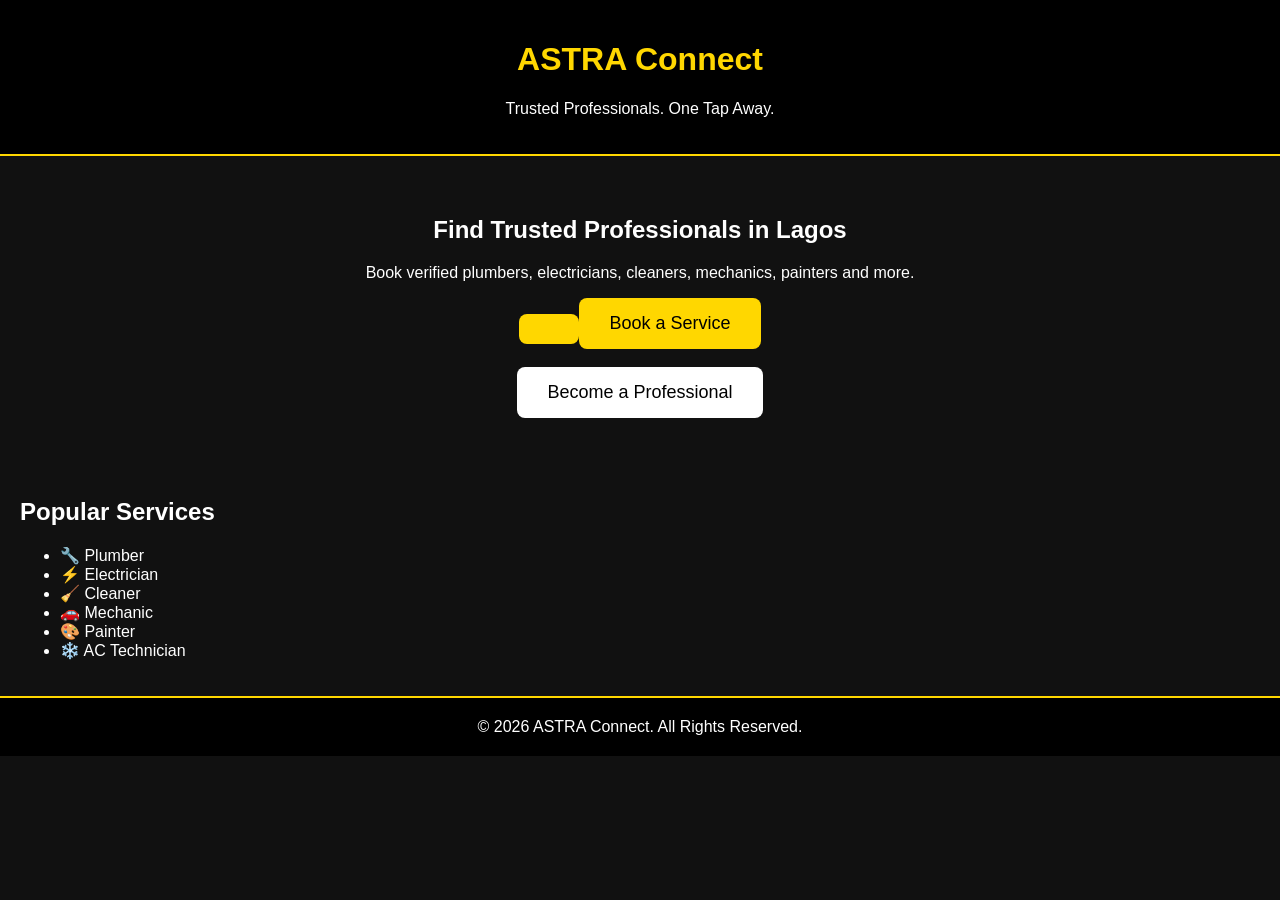
==== index.html @ 47f60cff "Add button to become a professional" ====
<!DOCTYPE html>
<html lang="en">
<head>
  <meta charset="UTF-8">
  <meta name="viewport" content="width=device-width, initial-scale=1.0">
  <title>ASTRA Connect</title>
</head>
<body style="margin:0;font-family:Arial,sans-serif;background:#111;color:white;">

  <header style="background:black;padding:20px;text-align:center;border-bottom:2px solid gold;">
    <h1 style="color:gold;">ASTRA Connect</h1>
    <p>Trusted Professionals. One Tap Away.</p>
  </header>

  <section style="padding:40px;text-align:center;">
    <h2>Find Trusted Professionals in Lagos</h2>
    <p>Book verified plumbers, electricians, cleaners, mechanics, painters and more.</p>

    <button style="padding:15px 30px;background:gold;color:black;border:none;border-radius:8px;font-size:18px;">
      <a href="booking.html">
    <button style="padding:15px 30px;background:gold;border:none;font-size:18px;border-radius:8px;cursor:pointer;">
        Book a Service
    </button>
      </a><br><br>

<a href="professional.html">
    <button style="padding:15px 30px;background:white;color:black;border:none;border-radius:8px;font-size:18px;">
        Become a Professional
    </button>
</a>
  </section>

  <section style="padding:20px;">
    <h2>Popular Services</h2>
    <ul>
      <li>🔧 Plumber</li>
      <li>⚡ Electrician</li>
      <li>🧹 Cleaner</li>
      <li>🚗 Mechanic</li>
      <li>🎨 Painter</li>
      <li>❄️ AC Technician</li>
    </ul>
  </section>

  <footer style="background:black;color:white;text-align:center;padding:20px;border-top:2px solid gold;">
    © 2026 ASTRA Connect. All Rights Reserved.
  </footer>

</body>
</html>
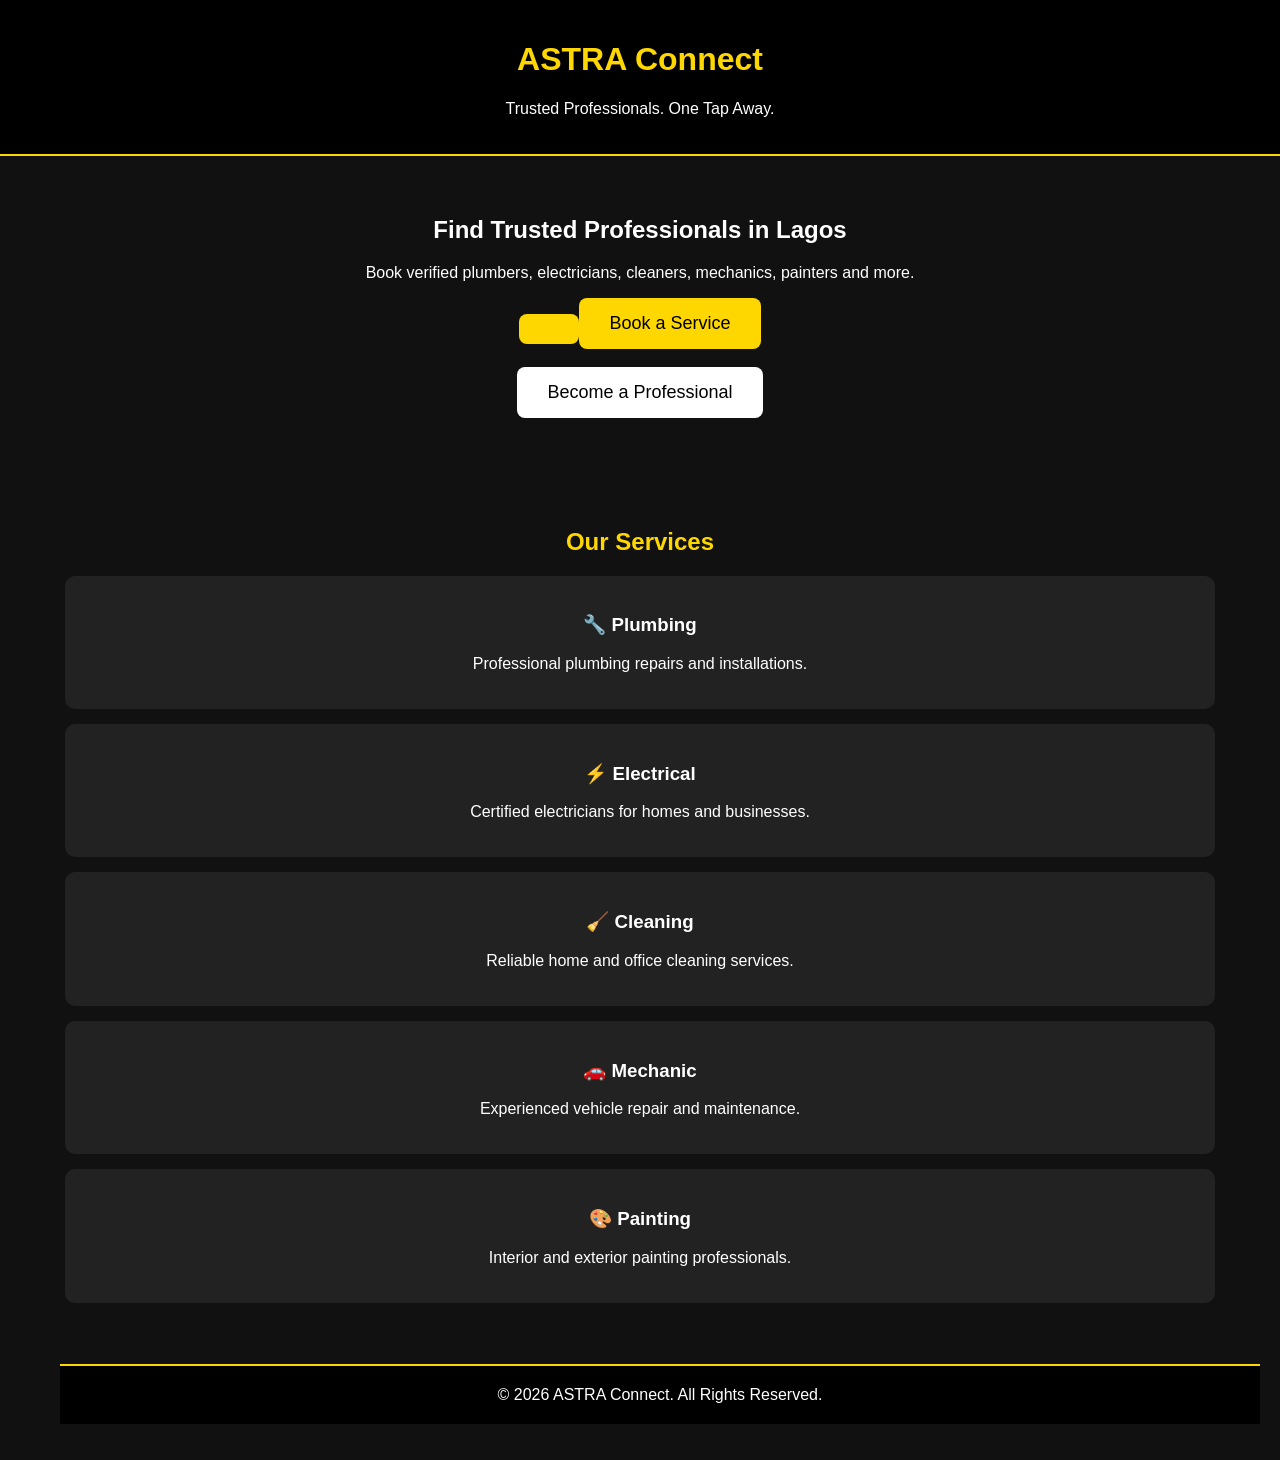
==== commit 275ab7ef: "Update services section in index.html Replaced the 'Popular Services' section with a detailed 'Our S" ====
--- a/index.html
+++ b/index.html
@@ -31,18 +31,38 @@
   </section>
 
   <section style="padding:20px;">
-    <h2>Popular Services</h2>
+    <section style="padding:30px;text-align:center;">
+
+<h2 style="color:gold;">Our Services</h2>
+
+<div style="background:#222;padding:20px;margin:15px;border-radius:10px;">
+<h3>🔧 Plumbing</h3>
+<p>Professional plumbing repairs and installations.</p>
+</div>
+
+<div style="background:#222;padding:20px;margin:15px;border-radius:10px;">
+<h3>⚡ Electrical</h3>
+<p>Certified electricians for homes and businesses.</p>
+</div>
+
+<div style="background:#222;padding:20px;margin:15px;border-radius:10px;">
+<h3>🧹 Cleaning</h3>
+<p>Reliable home and office cleaning services.</p>
+</div>
+
+<div style="background:#222;padding:20px;margin:15px;border-radius:10px;">
+<h3>🚗 Mechanic</h3>
+<p>Experienced vehicle repair and maintenance.</p>
+</div>
+
+<div style="background:#222;padding:20px;margin:15px;border-radius:10px;">
+<h3>🎨 Painting</h3>
+<p>Interior and exterior painting professionals.</p>
+</div>
+
+    </section>
     <ul>
-      <li>🔧 Plumber</li>
-      <li>⚡ Electrician</li>
-      <li>🧹 Cleaner</li>
-      <li>🚗 Mechanic</li>
-      <li>🎨 Painter</li>
-      <li>❄️ AC Technician</li>
-    </ul>
-  </section>
-
-  <footer style="background:black;color:white;text-align:center;padding:20px;border-top:2px solid gold;">
+<footer style="background:black;color:white;text-align:center;padding:20px;border-top:2px solid gold;">
     © 2026 ASTRA Connect. All Rights Reserved.
   </footer>
 
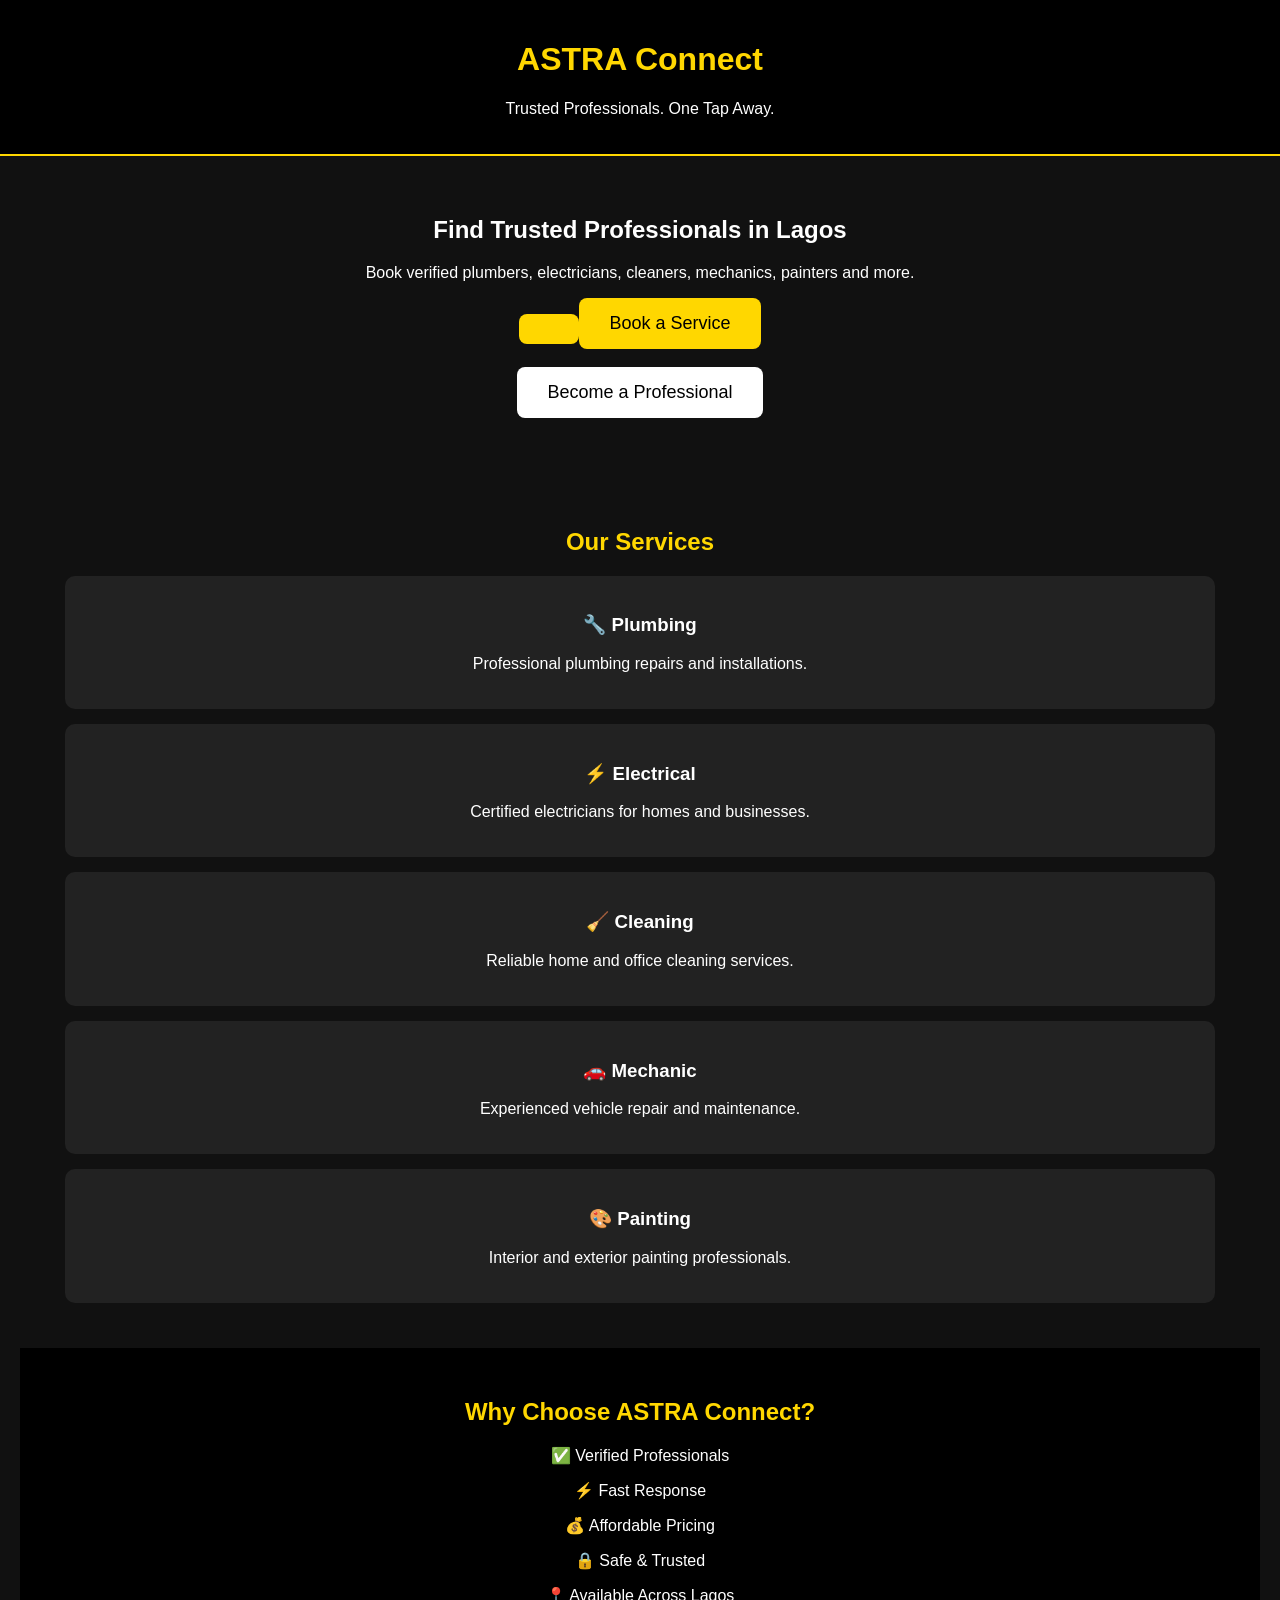
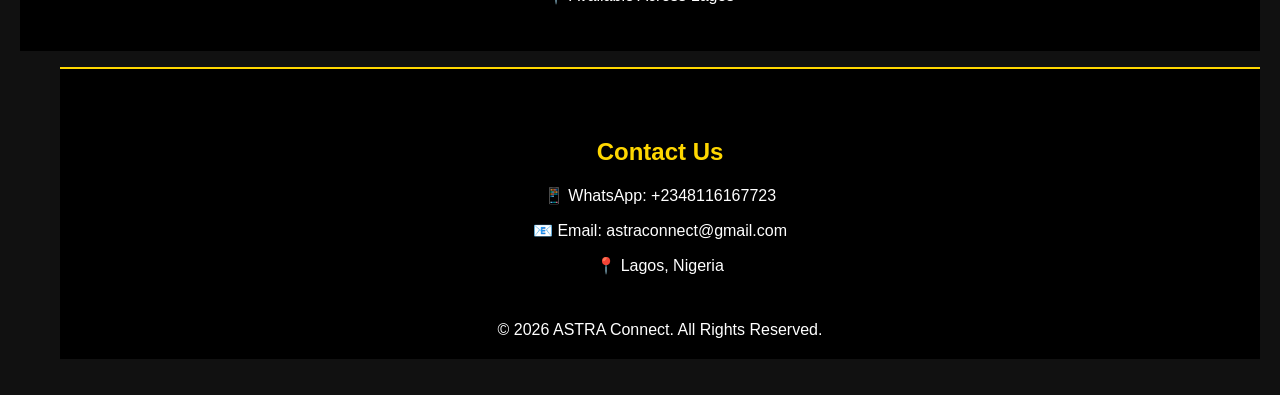
==== commit 693b1a1e: "Add sections for benefits and contact information Added a new section for 'Why Choose ASTRA Connect?" ====
--- a/index.html
+++ b/index.html
@@ -60,10 +60,28 @@
 <p>Interior and exterior painting professionals.</p>
 </div>
 
+    </section><section style="padding:30px;background:#000;text-align:center;">
+
+<h2 style="color:gold;">Why Choose ASTRA Connect?</h2>
+
+<p>✅ Verified Professionals</p>
+<p>⚡ Fast Response</p>
+<p>💰 Affordable Pricing</p>
+<p>🔒 Safe & Trusted</p>
+<p>📍 Available Across Lagos</p>
+
     </section>
     <ul>
 <footer style="background:black;color:white;text-align:center;padding:20px;border-top:2px solid gold;">
-    © 2026 ASTRA Connect. All Rights Reserved.
+   <section style="padding:30px;text-align:center;">
+
+<h2 style="color:gold;">Contact Us</h2>
+
+<p>📱 WhatsApp: +2348116167723</p>
+<p>📧 Email: astraconnect@gmail.com</p>
+<p>📍 Lagos, Nigeria</p>
+
+                    </section> © 2026 ASTRA Connect. All Rights Reserved.
   </footer>
 
 </body>
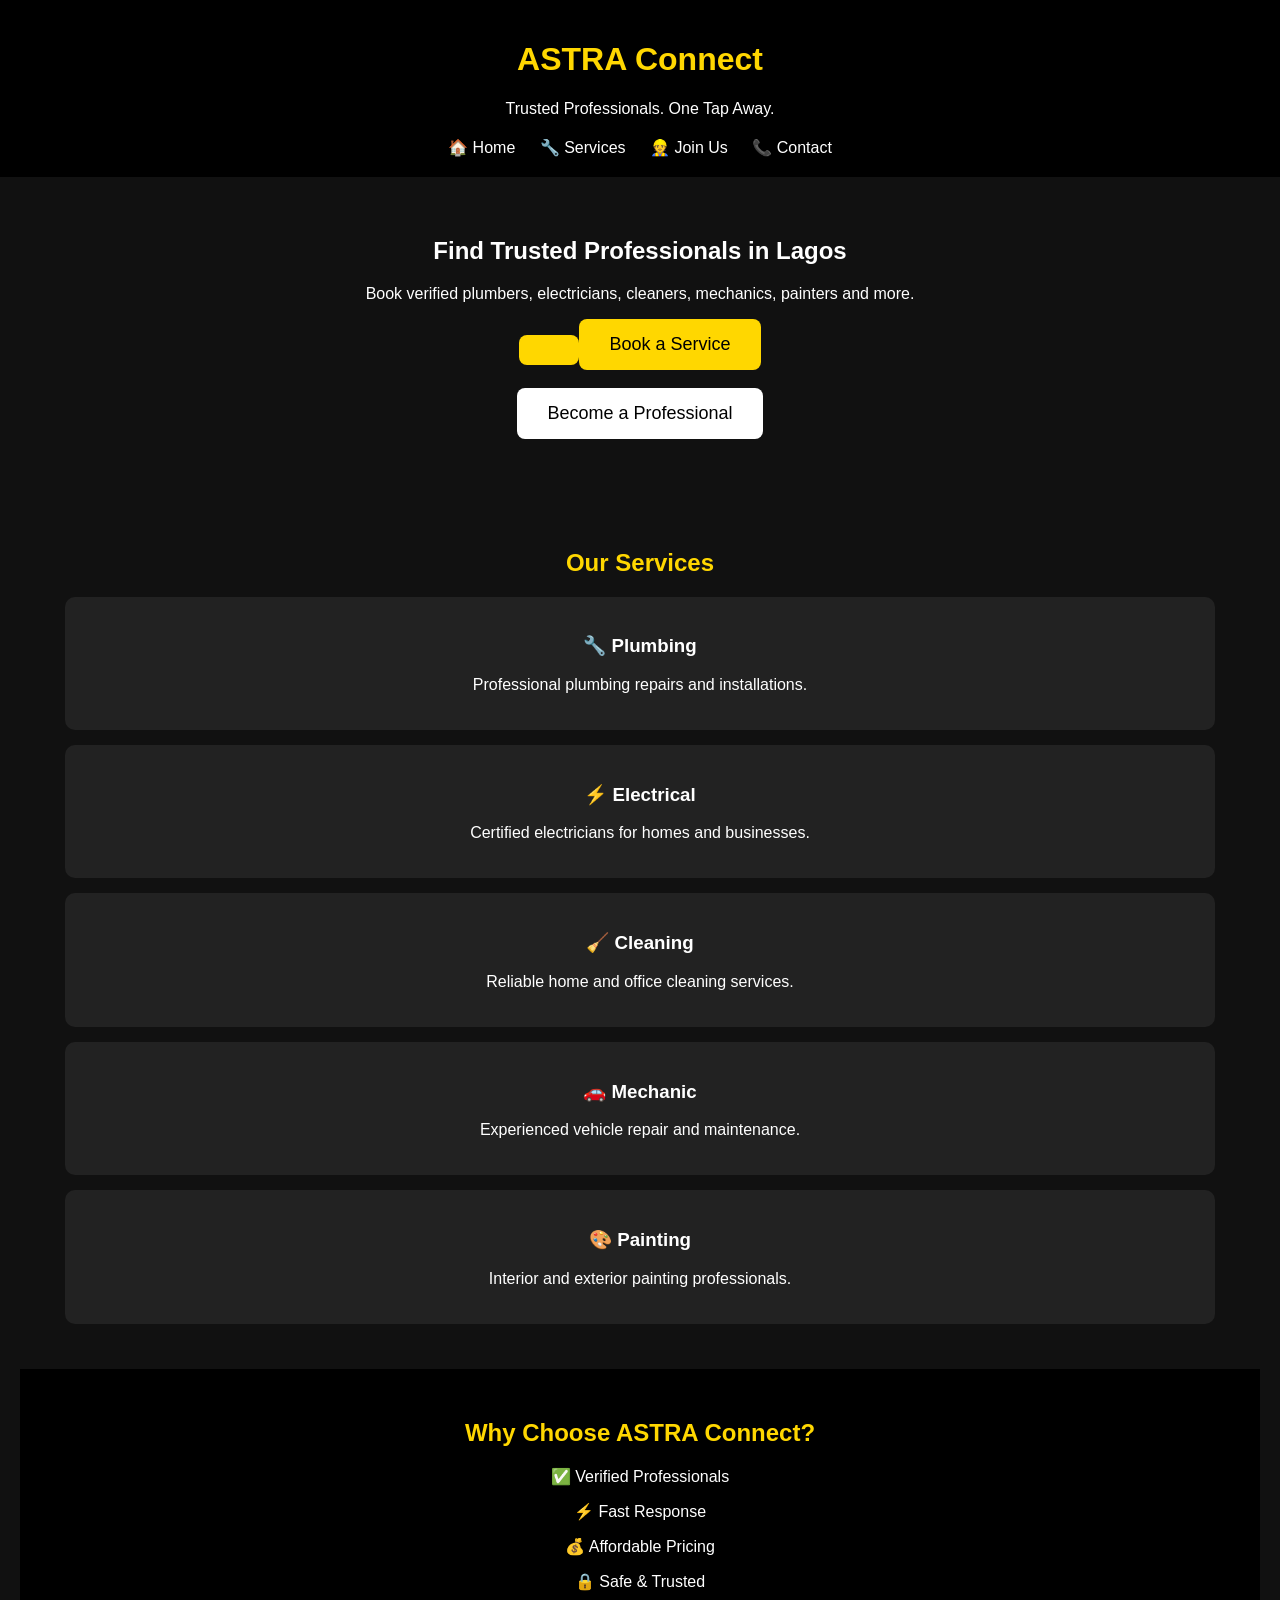
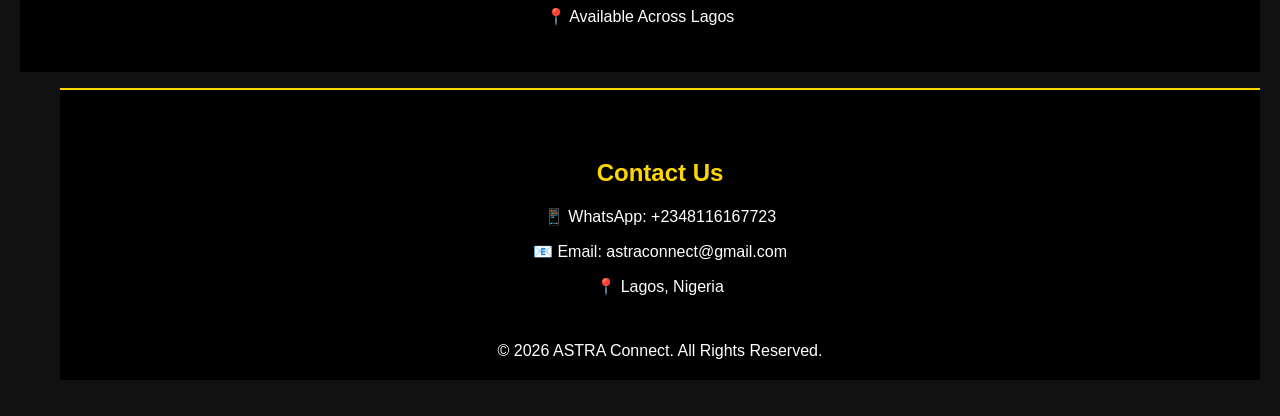
==== commit 9b42cf7f: "Refactor header section and add navigation links" ====
--- a/index.html
+++ b/index.html
@@ -7,12 +7,25 @@
 </head>
 <body style="margin:0;font-family:Arial,sans-serif;background:#111;color:white;">
 
-  <header style="background:black;padding:20px;text-align:center;border-bottom:2px solid gold;">
-    <h1 style="color:gold;">ASTRA Connect</h1>
-    <p>Trusted Professionals. One Tap Away.</p>
-  </header>
+  <header style="background:black;padding:20px;text-align:center;">
 
-  <section style="padding:40px;text-align:center;">
+<h1 style="color:gold;">ASTRA Connect</h1>
+
+<p>Trusted Professionals. One Tap Away.</p>
+
+<div style="margin-top:20px;">
+
+<a href="index.html" style="color:white;text-decoration:none;margin:10px;">🏠 Home</a>
+
+<a href="#services" style="color:white;text-decoration:none;margin:10px;">🔧 Services</a>
+
+<a href="professional.html" style="color:white;text-decoration:none;margin:10px;">👷 Join Us</a>
+
+<a href="#contact" style="color:white;text-decoration:none;margin:10px;">📞 Contact</a>
+
+</div>
+
+  </header> <section style="padding:40px;text-align:center;">
     <h2>Find Trusted Professionals in Lagos</h2>
     <p>Book verified plumbers, electricians, cleaners, mechanics, painters and more.</p>
 
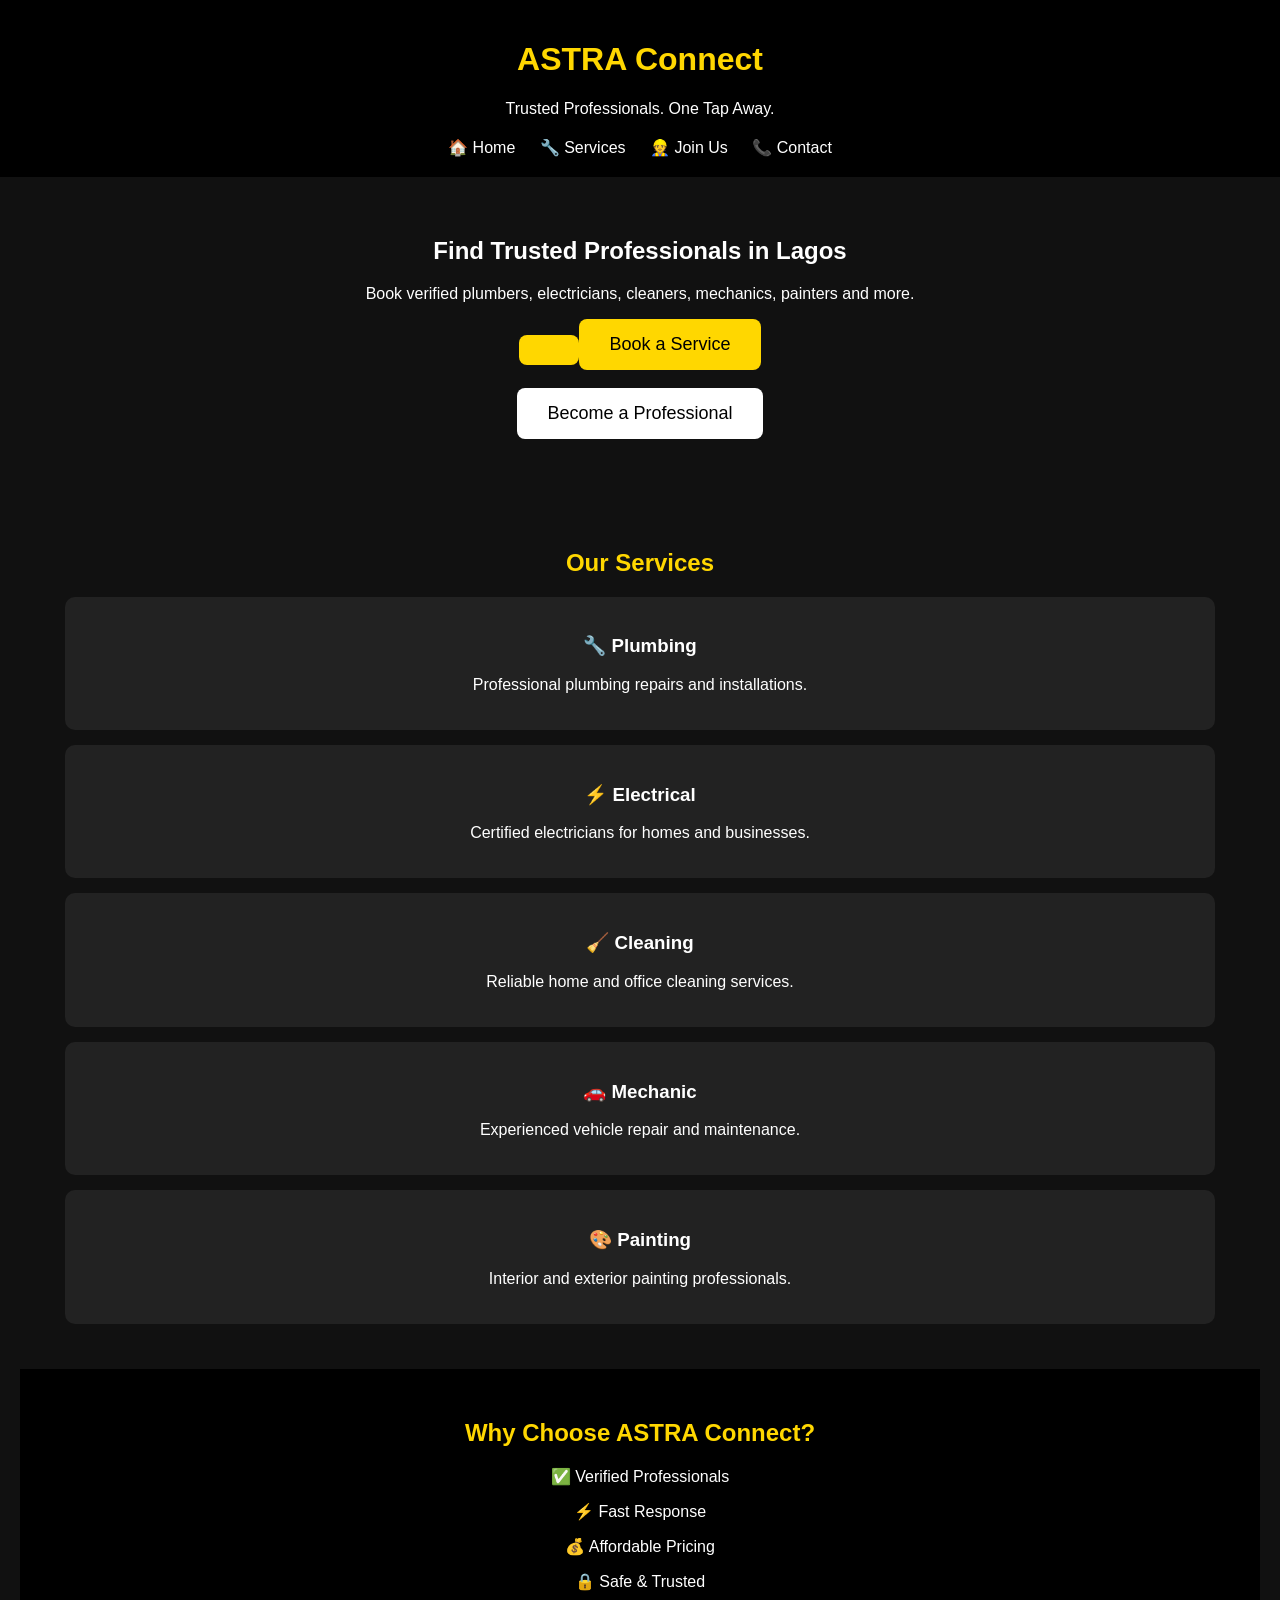
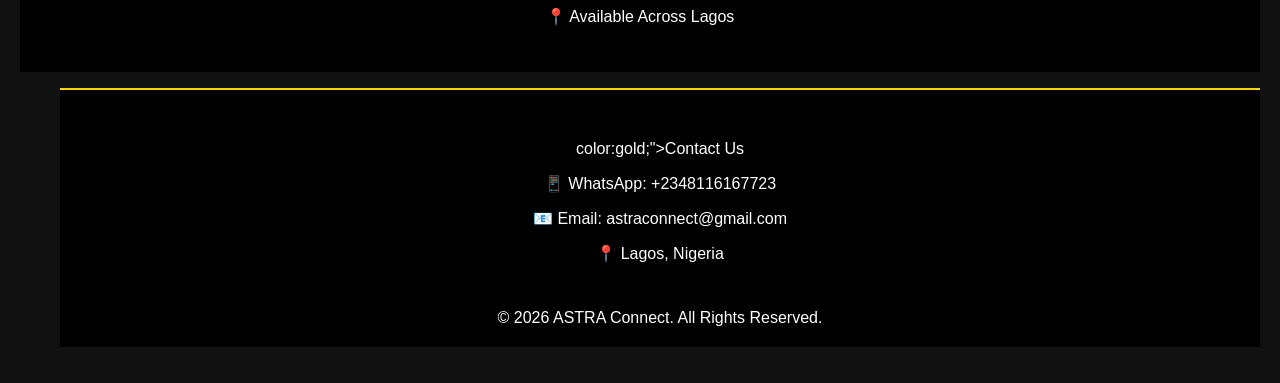
==== commit 23a48b21: "Update section IDs and improve HTML structure" ====
--- a/index.html
+++ b/index.html
@@ -44,7 +44,7 @@
   </section>
 
   <section style="padding:20px;">
-    <section style="padding:30px;text-align:center;">
+    <section id="services" style="padding:30px;text-align:center;">
 
 <h2 style="color:gold;">Our Services</h2>
 
@@ -86,9 +86,7 @@
     </section>
     <ul>
 <footer style="background:black;color:white;text-align:center;padding:20px;border-top:2px solid gold;">
-   <section style="padding:30px;text-align:center;">
-
-<h2 style="color:gold;">Contact Us</h2>
+  <section id="contact" style="padding:30px;text-align:center;">color:gold;">Contact Us</h2>
 
 <p>📱 WhatsApp: +2348116167723</p>
 <p>📧 Email: astraconnect@gmail.com</p>
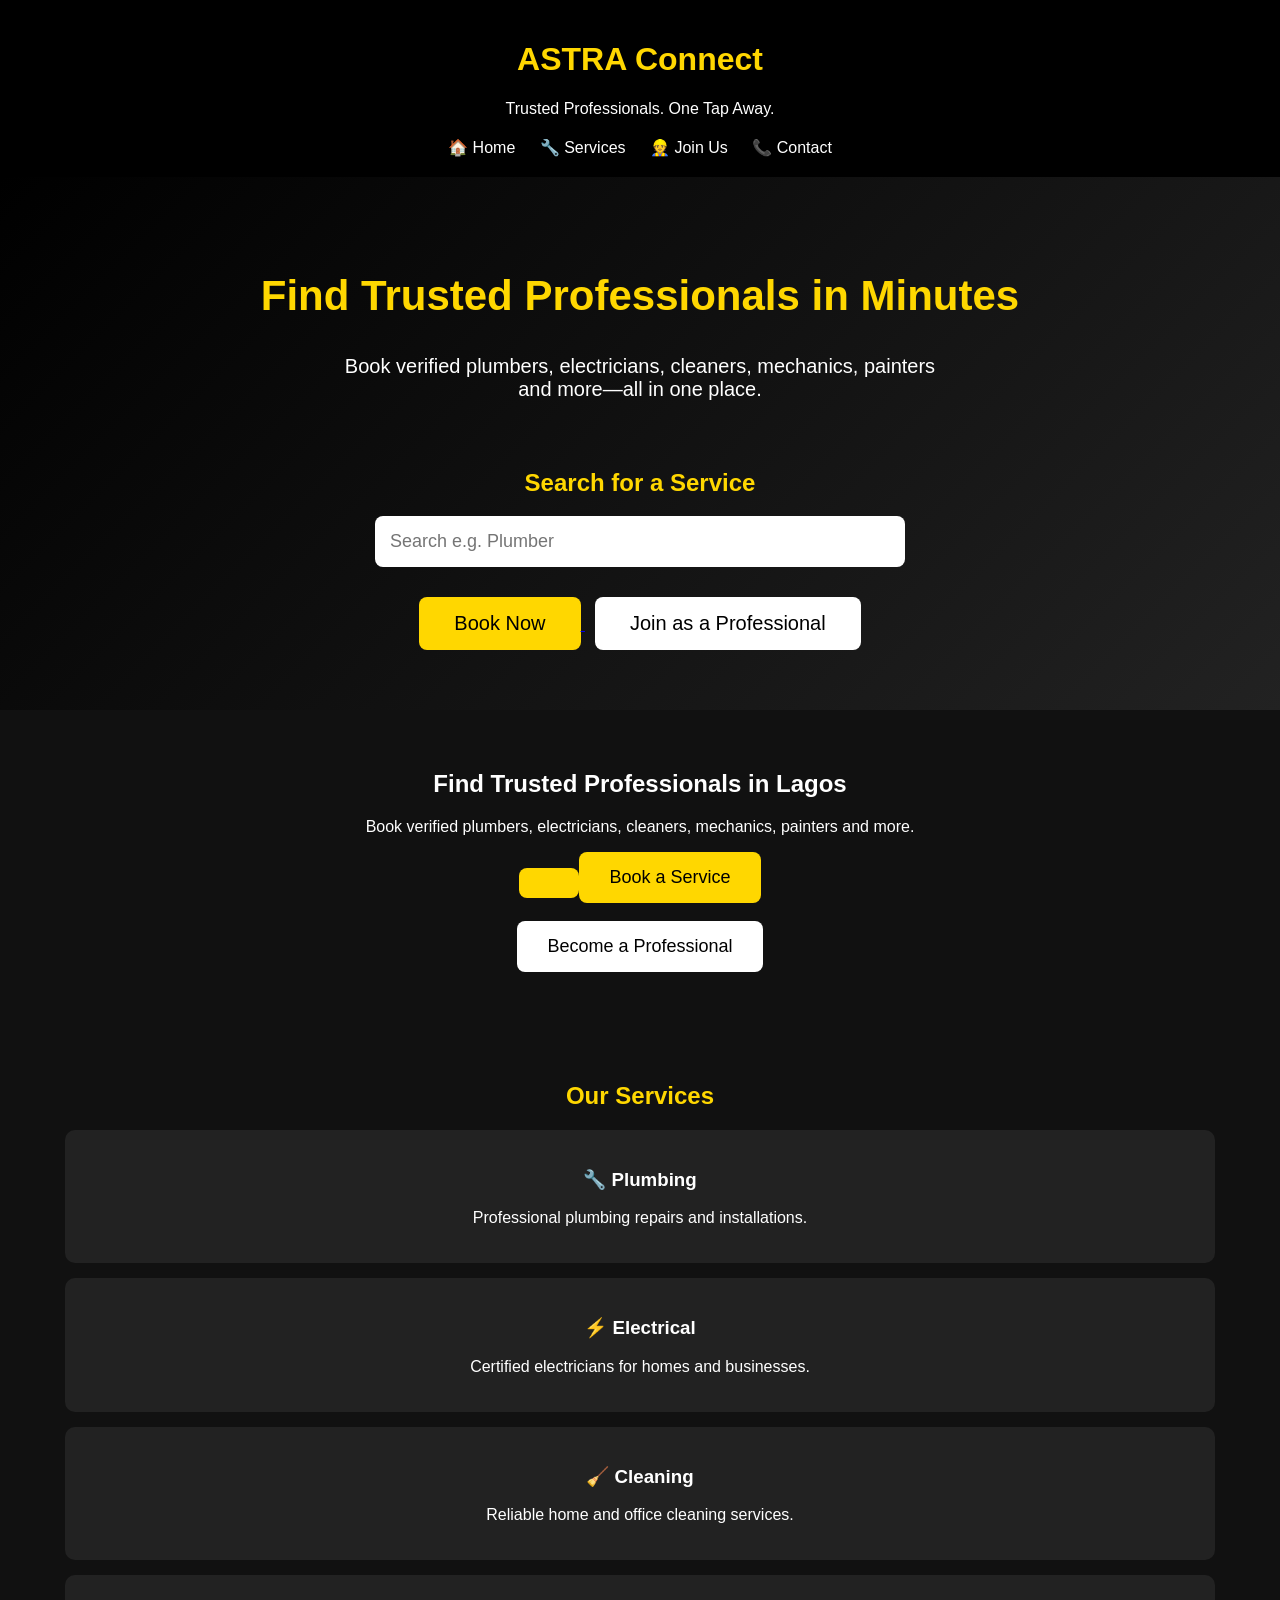
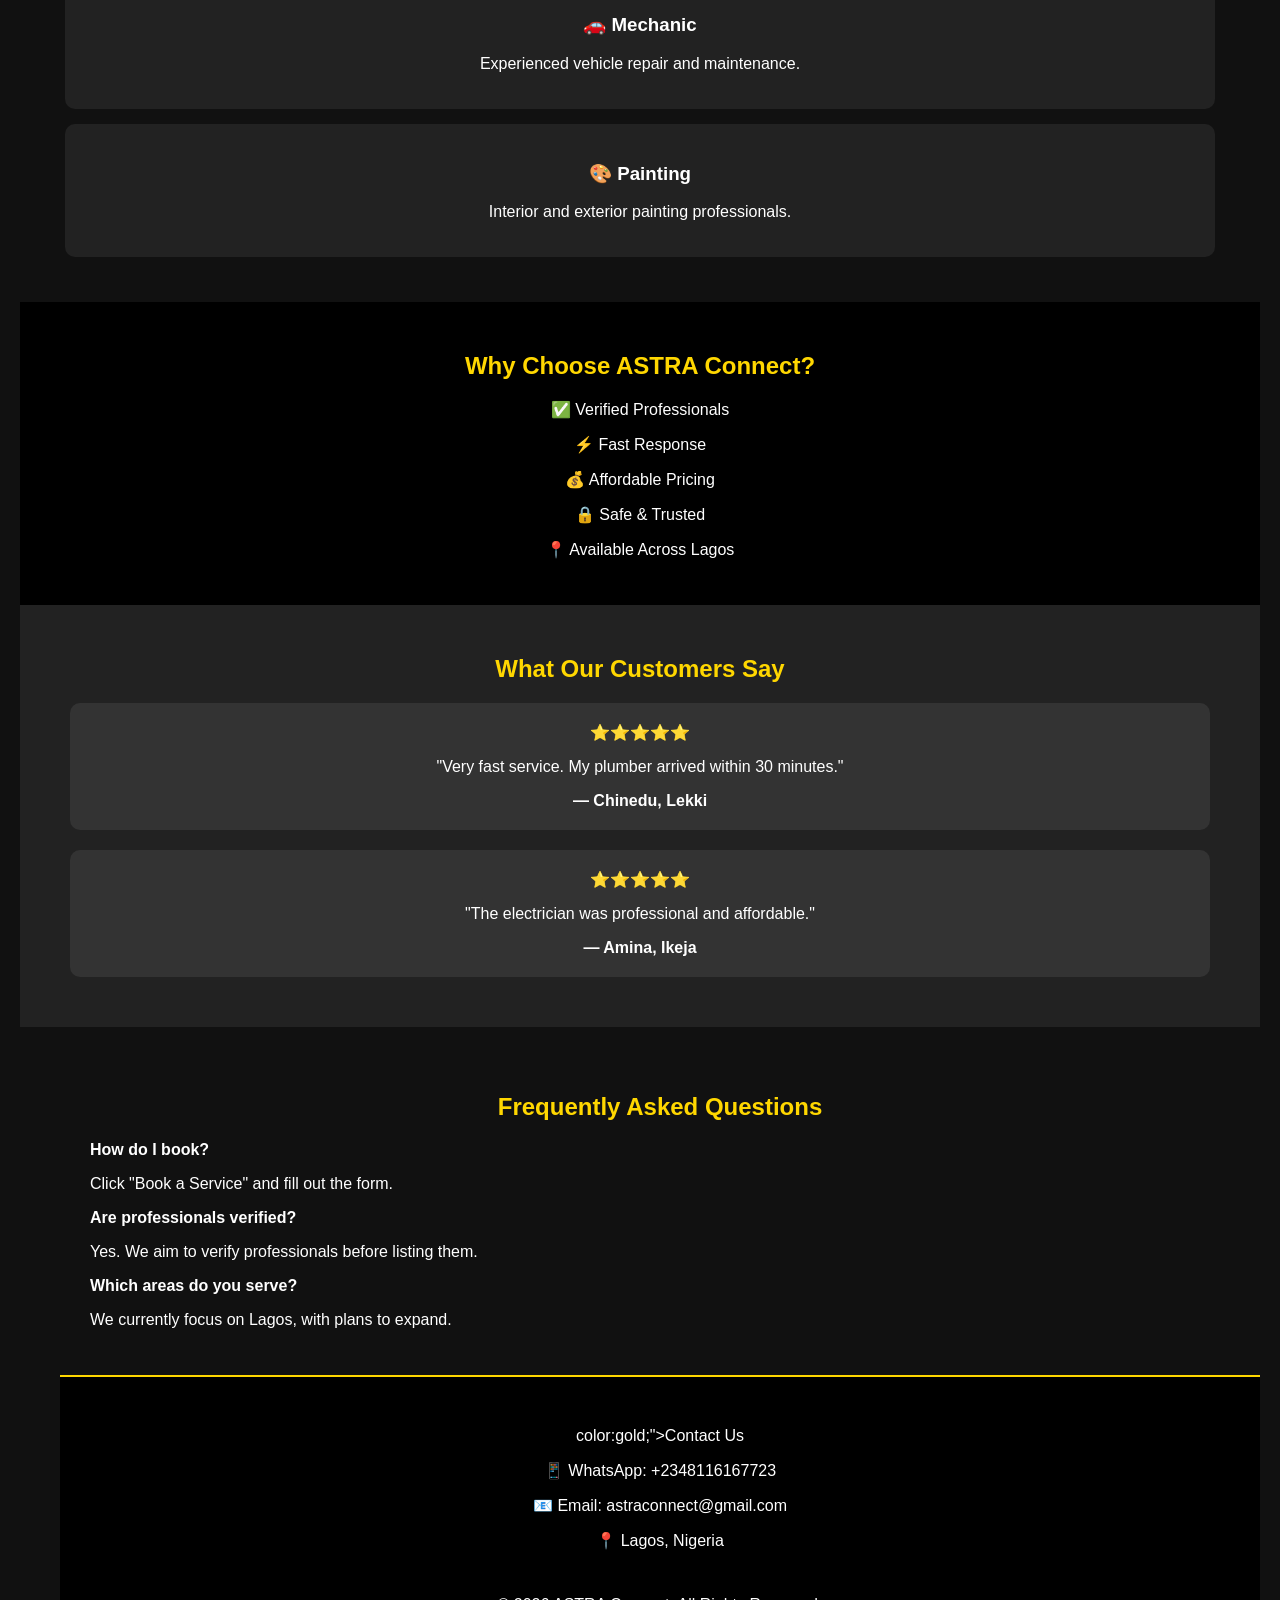
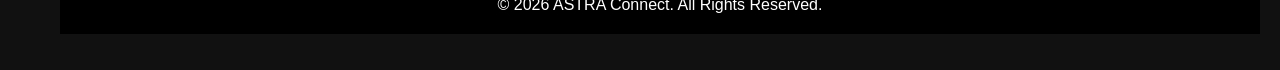
==== commit 36e20ee6: "Enhance homepage layout and add customer testimonials" ====
--- a/index.html
+++ b/index.html
@@ -25,7 +25,38 @@
 
 </div>
 
-  </header> <section style="padding:40px;text-align:center;">
+  </header><section style="background:linear-gradient(135deg,#000,#222);padding:60px 20px;text-align:center;">
+
+<h1 style="color:gold;font-size:42px;">Find Trusted Professionals in Minutes</h1>
+
+<p style="font-size:20px;color:white;max-width:600px;margin:auto;">
+Book verified plumbers, electricians, cleaners, mechanics, painters and more—all in one place.
+</p>
+
+<br><section style="padding:30px;text-align:center;">
+
+<h2 style="color:gold;">Search for a Service</h2>
+
+<input
+type="text"
+placeholder="Search e.g. Plumber"
+style="width:90%;max-width:500px;padding:15px;border-radius:8px;border:none;font-size:18px;">
+
+  </section>
+
+<a href="booking.html">
+<button style="background:gold;color:black;padding:15px 35px;border:none;border-radius:8px;font-size:20px;">
+Book Now
+</button>
+</a>
+
+<a href="professional.html">
+<button style="background:white;color:black;padding:15px 35px;border:none;border-radius:8px;font-size:20px;margin-left:10px;">
+Join as a Professional
+</button>
+</a>
+
+  </section> <section style="padding:40px;text-align:center;">
     <h2>Find Trusted Professionals in Lagos</h2>
     <p>Book verified plumbers, electricians, cleaners, mechanics, painters and more.</p>
 
@@ -83,9 +114,38 @@
 <p>🔒 Safe & Trusted</p>
 <p>📍 Available Across Lagos</p>
 
+    </section><section style="padding:30px;background:#222;text-align:center;">
+
+<h2 style="color:gold;">What Our Customers Say</h2>
+
+<div style="margin:20px;padding:20px;background:#333;border-radius:10px;">
+⭐⭐⭐⭐⭐
+<p>"Very fast service. My plumber arrived within 30 minutes."</p>
+<b>— Chinedu, Lekki</b>
+</div>
+
+<div style="margin:20px;padding:20px;background:#333;border-radius:10px;">
+⭐⭐⭐⭐⭐
+<p>"The electrician was professional and affordable."</p>
+<b>— Amina, Ikeja</b>
+</div>
+
     </section>
     <ul>
-<footer style="background:black;color:white;text-align:center;padding:20px;border-top:2px solid gold;">
+<section style="padding:30px;">
+
+<h2 style="color:gold;text-align:center;">Frequently Asked Questions</h2>
+
+<p><b>How do I book?</b></p>
+<p>Click "Book a Service" and fill out the form.</p>
+
+<p><b>Are professionals verified?</b></p>
+<p>Yes. We aim to verify professionals before listing them.</p>
+
+<p><b>Which areas do you serve?</b></p>
+<p>We currently focus on Lagos, with plans to expand.</p>
+
+</section><footer style="background:black;color:white;text-align:center;padding:20px;border-top:2px solid gold;">
   <section id="contact" style="padding:30px;text-align:center;">color:gold;">Contact Us</h2>
 
 <p>📱 WhatsApp: +2348116167723</p>
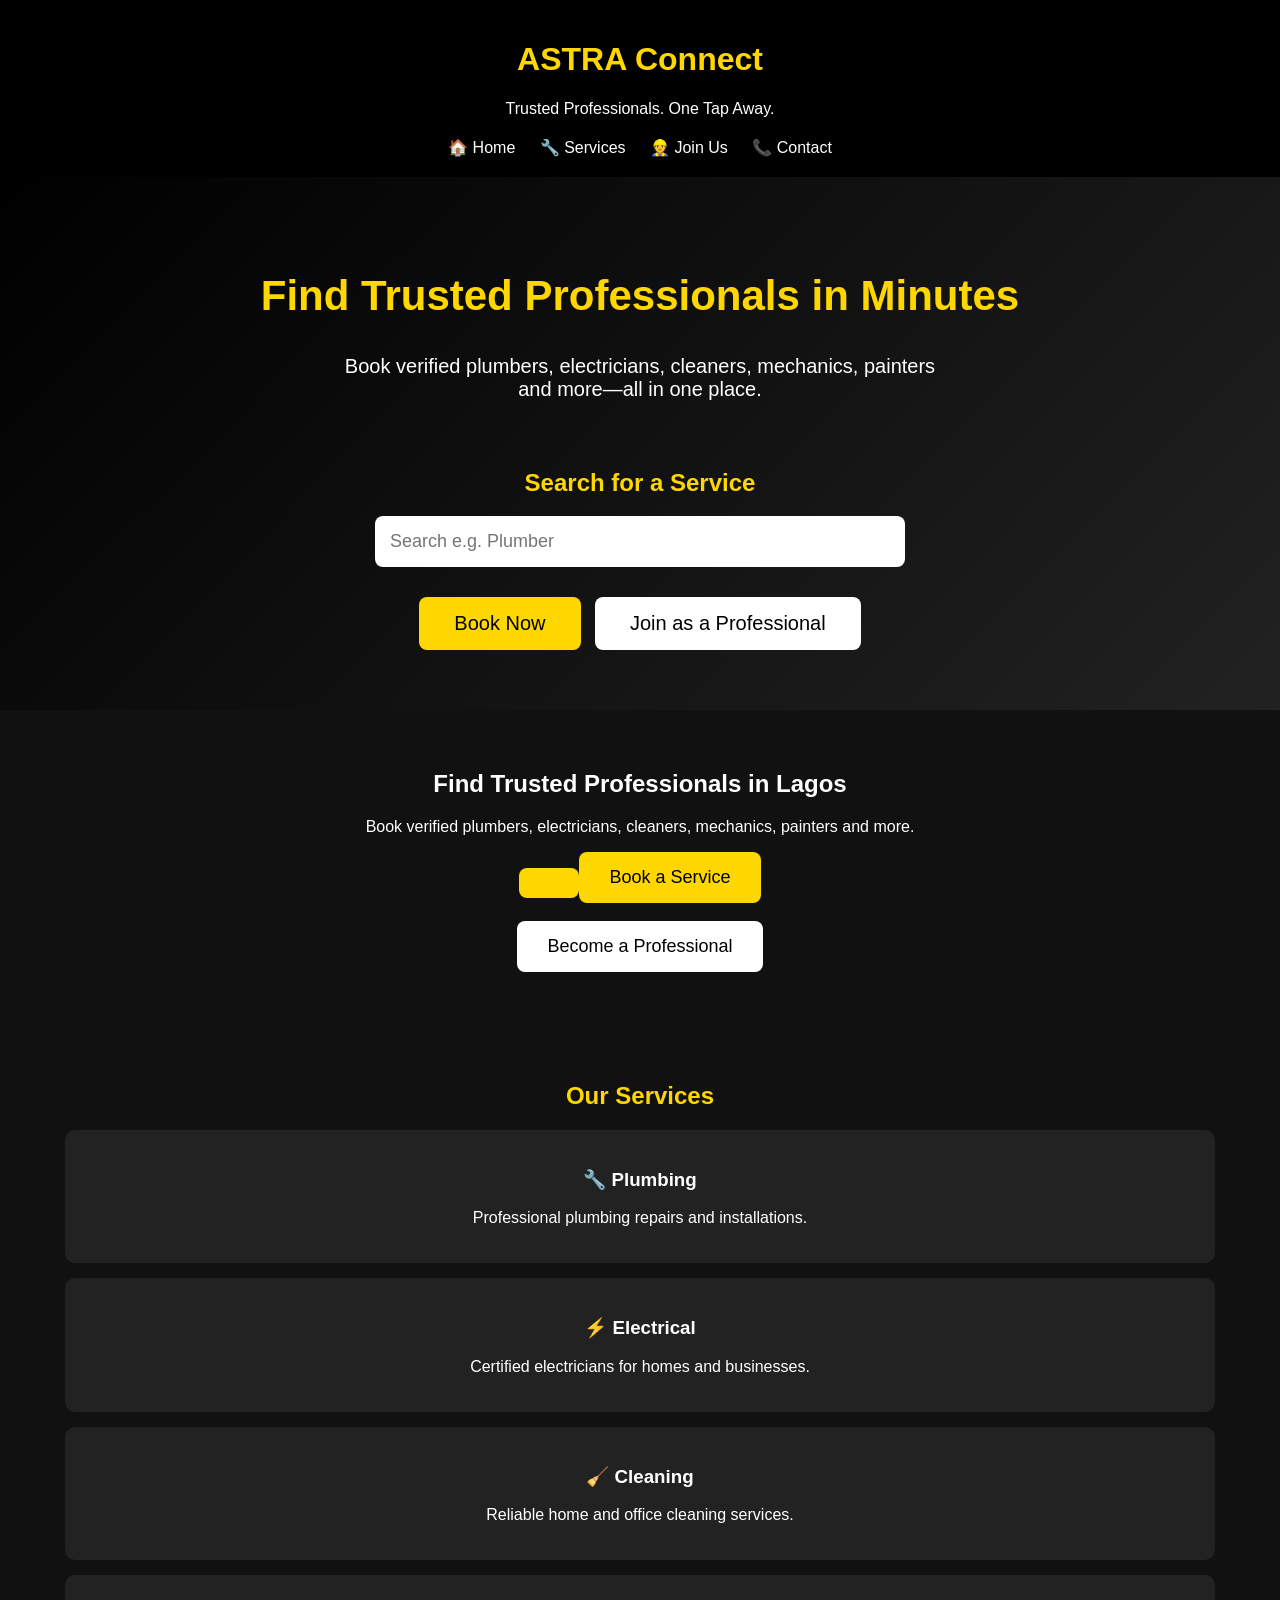
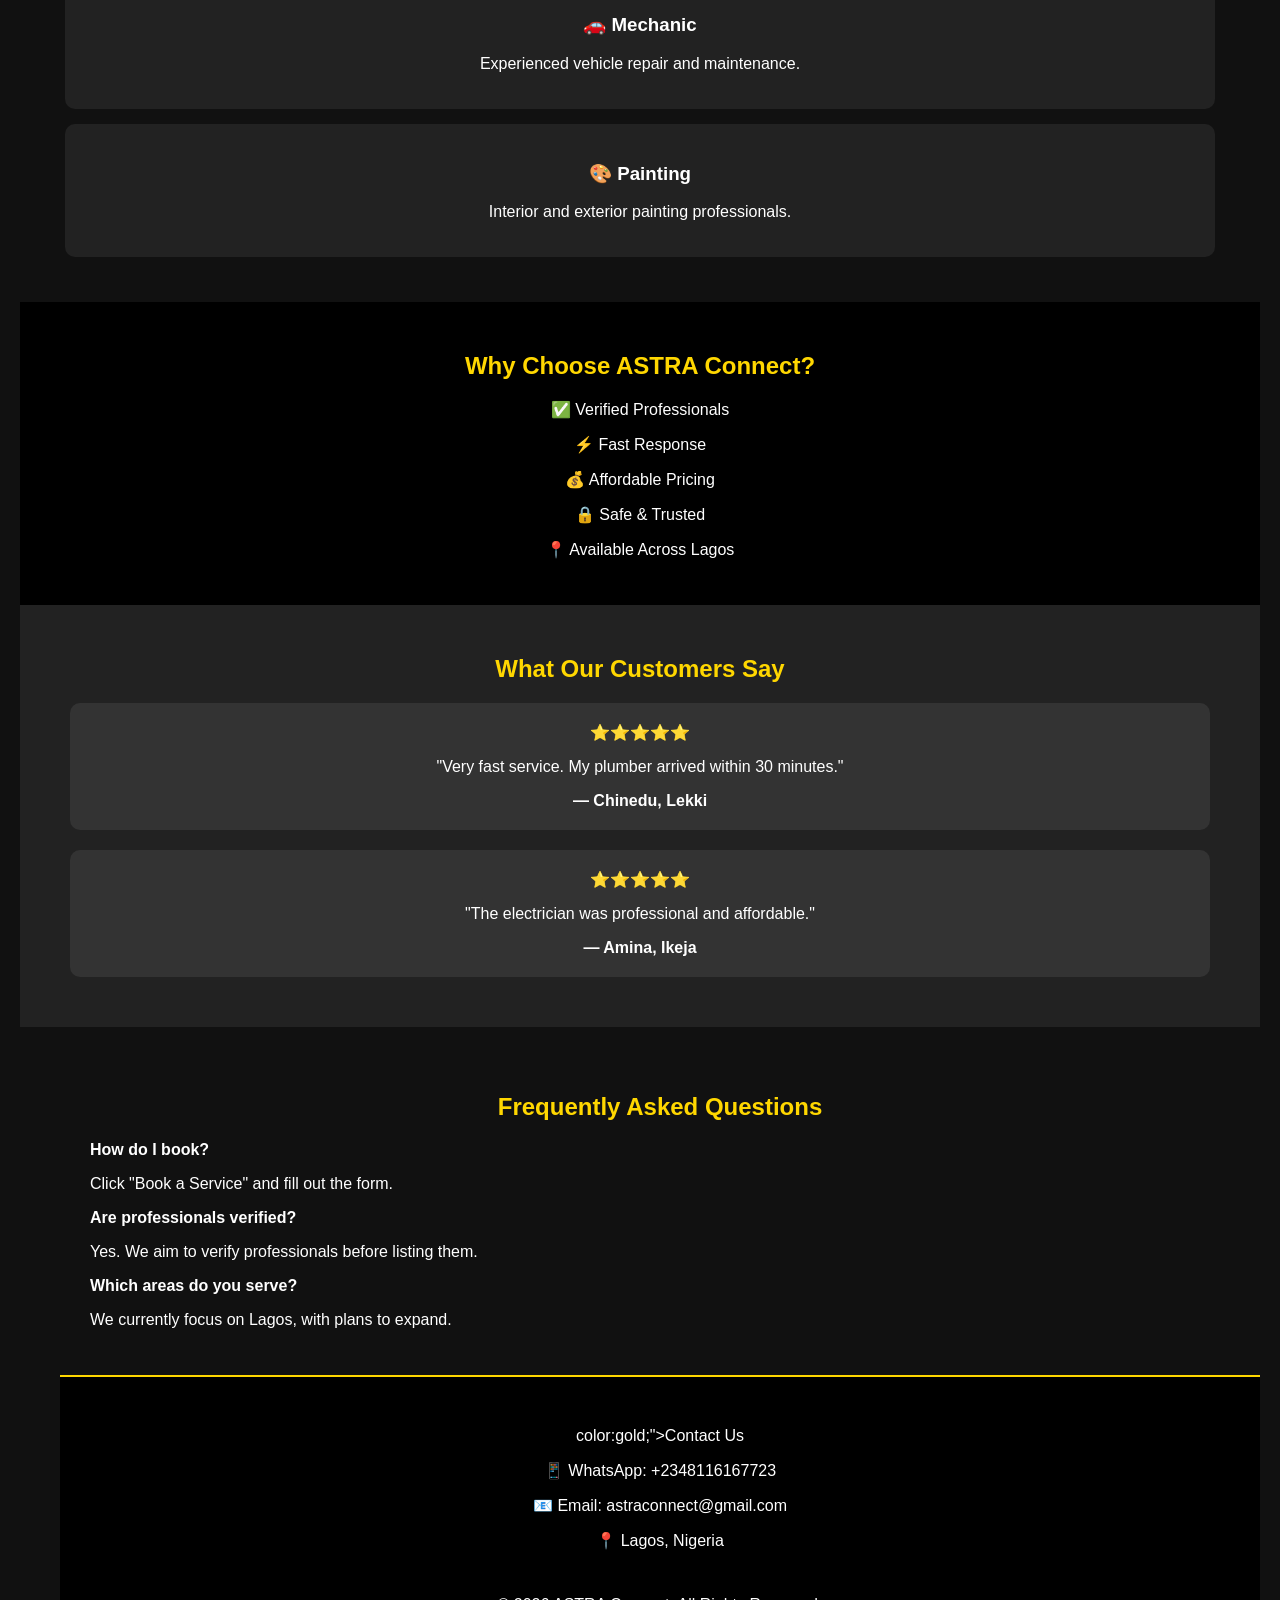
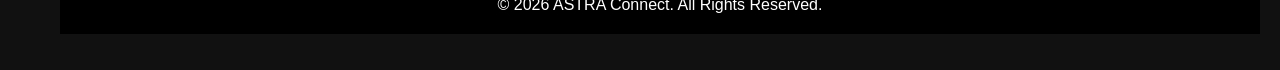
==== commit 7a195b27: "Add stylesheet link to index.html" ====
--- a/index.html
+++ b/index.html
@@ -3,7 +3,7 @@
 <head>
   <meta charset="UTF-8">
   <meta name="viewport" content="width=device-width, initial-scale=1.0">
-  <title>ASTRA Connect</title>
+  <title>ASTRA Connect</title><link rel="stylesheet" href="style.css">
 </head>
 <body style="margin:0;font-family:Arial,sans-serif;background:#111;color:white;">
 
--- a/style.css
+++ b/style.css
@@ -0,0 +1,46 @@
+body{
+    margin:0;
+    background:#111;
+    color:white;
+    font-family:Arial,sans-serif;
+}
+
+header{
+    background:#000;
+    text-align:center;
+    padding:20px;
+}
+
+h1{
+    color:gold;
+}
+
+button{
+    background:gold;
+    color:black;
+    padding:15px 30px;
+    border:none;
+    border-radius:8px;
+    font-size:18px;
+    cursor:pointer;
+}
+
+button:hover{
+    opacity:.9;
+}
+
+section{
+    padding:30px;
+}
+
+.card{
+    background:#222;
+    padding:20px;
+    border-radius:10px;
+    margin:15px 0;
+}
+
+a{
+    color:white;
+    text-decoration:none;
+}
